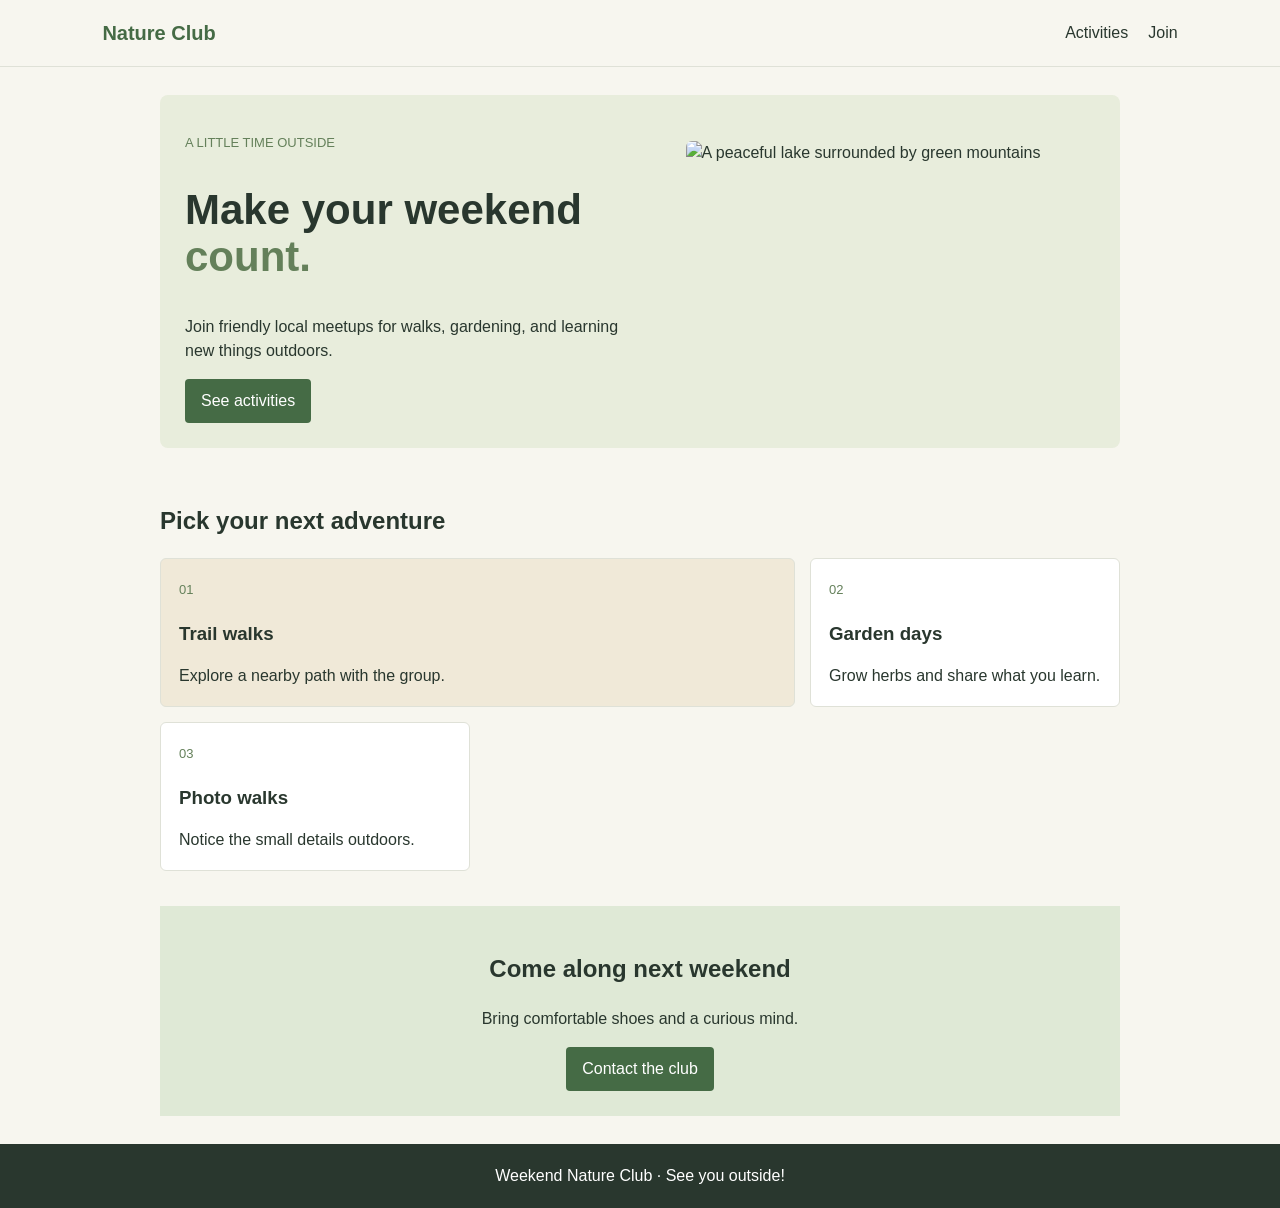
==== Task6_Mini_Project/index.html @ e2db9119 "Add Week 2 CSS assignment tasks" ====
<!doctype html>
<html lang="en">
<head>
  <meta charset="utf-8">
  <meta name="viewport" content="width=device-width, initial-scale=1">
  <title>Weekend Nature Club</title>
  <link rel="stylesheet" href="style.css">
</head>
<body>
  <header class="site-header">
    <a class="logo" href="#home">Nature Club</a>
    <nav><a href="#activities">Activities</a><a href="#join">Join</a></nav>
  </header>
  <main id="home">
    <section class="welcome">
      <div class="welcome-text">
        <p class="eyebrow">A little time outside</p>
        <h1>Make your weekend <span>count.</span></h1>
        <p>Join friendly local meetups for walks, gardening, and learning new things outdoors.</p>
        <a class="button" href="#activities">See activities</a>
      </div>
      <img src="https://images.unsplash.com/photo-1470770841072-f978cf4d019e?auto=format&fit=crop&w=1000&q=80" alt="A peaceful lake surrounded by green mountains">
    </section>
    <section class="activities" id="activities">
      <h2>Pick your next adventure</h2>
      <div class="activity-grid">
        <article class="activity featured"><span>01</span><h3>Trail walks</h3><p>Explore a nearby path with the group.</p></article>
        <article class="activity"><span>02</span><h3>Garden days</h3><p>Grow herbs and share what you learn.</p></article>
        <article class="activity"><span>03</span><h3>Photo walks</h3><p>Notice the small details outdoors.</p></article>
      </div>
    </section>
    <section class="join" id="join">
      <h2>Come along next weekend</h2>
      <p>Bring comfortable shoes and a curious mind.</p>
      <a class="button" href="mailto:hello@example.com">Contact the club</a>
    </section>
  </main>
  <footer>Weekend Nature Club · See you outside!</footer>
</body>
</html>
---- Task6_Mini_Project/style.css ----
* {
  box-sizing: border-box;
}

body {
  margin: 0;
  background: #f7f6ef;
  color: #29372e;
  font-family: Arial, sans-serif;
  line-height: 1.5;
}

a {
  color: inherit;
}

.site-header {
  display: flex;
  align-items: center;
  justify-content: space-between;
  gap: 20px;
  padding: 18px 8%;
  border-bottom: 1px solid #dfe1d7;
}

.logo {
  color: #456b45;
  font-size: 20px;
  font-weight: bold;
  text-decoration: none;
}

nav {
  display: flex;
  gap: 20px;
}

nav a {
  text-decoration: none;
}

main {
  max-width: 1000px;
  margin: 0 auto;
  padding: 28px 20px;
}

.welcome {
  display: flex;
  align-items: center;
  gap: 35px;
  padding: 25px;
  background: #e8eddc;
  border-radius: 8px;
}

.welcome-text {
  flex: 1;
}

.eyebrow {
  color: #64805a;
  font-size: 13px;
  text-transform: uppercase;
}

h1 {
  max-width: 440px;
  font-size: 42px;
  line-height: 1.1;
}

h1 span {
  color: #64805a;
}

.welcome img {
  width: 45%;
  height: 260px;
  border-radius: 6px;
  object-fit: cover;
}

.button {
  display: inline-block;
  padding: 10px 16px;
  border-radius: 4px;
  background: #456b45;
  color: white;
  text-decoration: none;
}

.activities {
  padding: 35px 0;
}

.activity-grid {
  display: grid;
  grid-template-columns: repeat(3, 1fr);
  gap: 15px;
}

.activity {
  padding: 18px;
  border: 1px solid #dfe1d7;
  border-radius: 6px;
  background: white;
}

.activity span {
  color: #64805a;
  font-size: 13px;
}

.activity h3 {
  margin-bottom: 5px;
}

.activity p {
  margin-bottom: 0;
}

.featured {
  grid-column: span 2;
  background: #f0e9d8;
}

.join {
  padding: 25px;
  background: #dfe9d6;
  text-align: center;
}

footer {
  padding: 20px;
  background: #29372e;
  color: white;
  text-align: center;
}

@media (max-width: 650px) {
  .welcome {
    align-items: stretch;
    flex-direction: column;
    gap: 18px;
  }

  .welcome img {
    width: 100%;
    height: 210px;
  }

  h1 {
    font-size: 32px;
  }

  .activity-grid {
    grid-template-columns: 1fr;
  }

  .featured {
    grid-column: auto;
  }
}
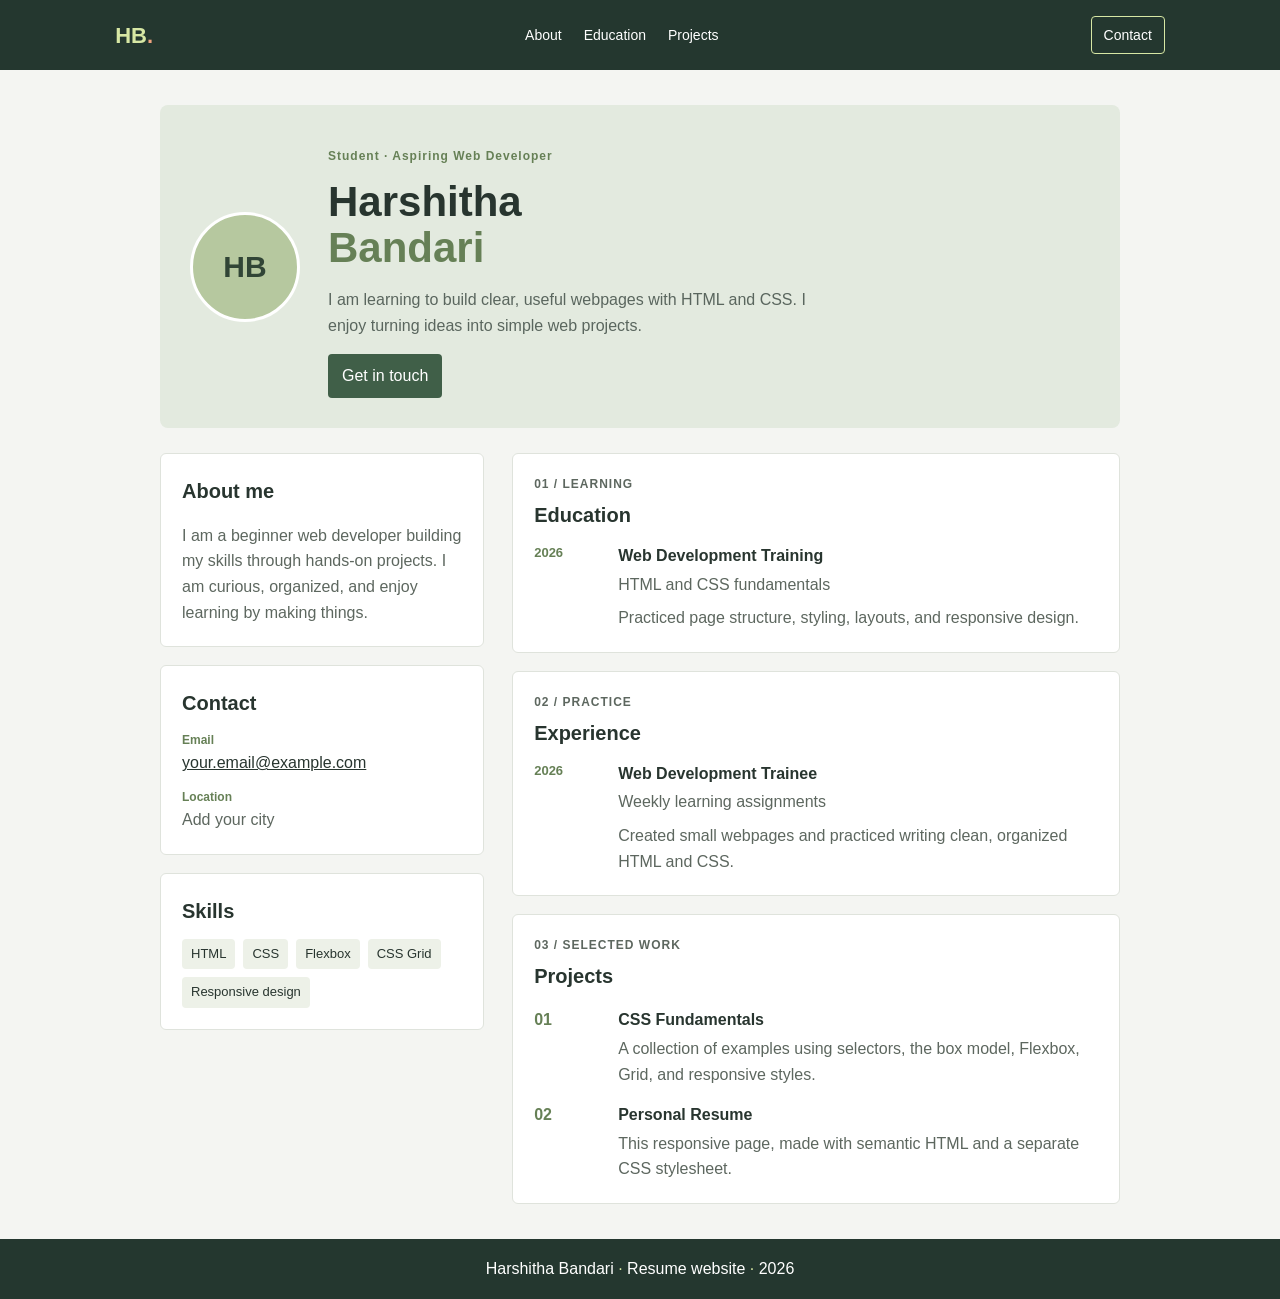
==== commit 15a94622: "Update mini project to resume website" ====
--- a/Task6_Mini_Project/index.html
+++ b/Task6_Mini_Project/index.html
@@ -3,38 +3,94 @@
 <head>
   <meta charset="utf-8">
   <meta name="viewport" content="width=device-width, initial-scale=1">
-  <title>Weekend Nature Club</title>
+  <meta name="description" content="Resume website for Harshitha Bandari, aspiring web developer.">
+  <title>Harshitha Bandari | Resume</title>
   <link rel="stylesheet" href="style.css">
 </head>
 <body>
   <header class="site-header">
-    <a class="logo" href="#home">Nature Club</a>
-    <nav><a href="#activities">Activities</a><a href="#join">Join</a></nav>
+    <a class="logo" href="#home">HB<span>.</span></a>
+    <nav aria-label="Main navigation">
+      <a href="#about">About</a>
+      <a href="#education">Education</a>
+      <a href="#projects">Projects</a>
+    </nav>
+    <a class="contact-link" href="mailto:your.email@example.com">Contact</a>
   </header>
+
   <main id="home">
-    <section class="welcome">
-      <div class="welcome-text">
-        <p class="eyebrow">A little time outside</p>
-        <h1>Make your weekend <span>count.</span></h1>
-        <p>Join friendly local meetups for walks, gardening, and learning new things outdoors.</p>
-        <a class="button" href="#activities">See activities</a>
-      </div>
-      <img src="https://images.unsplash.com/photo-1470770841072-f978cf4d019e?auto=format&fit=crop&w=1000&q=80" alt="A peaceful lake surrounded by green mountains">
-    </section>
-    <section class="activities" id="activities">
-      <h2>Pick your next adventure</h2>
-      <div class="activity-grid">
-        <article class="activity featured"><span>01</span><h3>Trail walks</h3><p>Explore a nearby path with the group.</p></article>
-        <article class="activity"><span>02</span><h3>Garden days</h3><p>Grow herbs and share what you learn.</p></article>
-        <article class="activity"><span>03</span><h3>Photo walks</h3><p>Notice the small details outdoors.</p></article>
+    <section class="intro">
+      <div class="avatar" aria-hidden="true">HB</div>
+      <div>
+        <p class="eyebrow">Student · Aspiring Web Developer</p>
+        <h1>Harshitha<br><span>Bandari</span></h1>
+        <p class="intro-text">I am learning to build clear, useful webpages with HTML and CSS. I enjoy turning ideas into simple web projects.</p>
+        <a class="button" href="mailto:your.email@example.com">Get in touch</a>
       </div>
     </section>
-    <section class="join" id="join">
-      <h2>Come along next weekend</h2>
-      <p>Bring comfortable shoes and a curious mind.</p>
-      <a class="button" href="mailto:hello@example.com">Contact the club</a>
-    </section>
+
+    <div class="resume-grid">
+      <aside class="sidebar">
+        <section class="resume-section" id="about">
+          <h2>About me</h2>
+          <p>I am a beginner web developer building my skills through hands-on projects. I am curious, organized, and enjoy learning by making things.</p>
+        </section>
+
+        <section class="resume-section">
+          <h2>Contact</h2>
+          <ul class="contact-list">
+            <li><span>Email</span><a href="mailto:your.email@example.com">your.email@example.com</a></li>
+            <li><span>Location</span><p>Add your city</p></li>
+          </ul>
+        </section>
+
+        <section class="resume-section">
+          <h2>Skills</h2>
+          <ul class="skill-list">
+            <li>HTML</li>
+            <li>CSS</li>
+            <li>Flexbox</li>
+            <li>CSS Grid</li>
+            <li>Responsive design</li>
+          </ul>
+        </section>
+      </aside>
+
+      <div class="main-column">
+        <section class="resume-section" id="education">
+          <p class="section-label">01 / LEARNING</p>
+          <h2>Education</h2>
+          <article class="timeline-item">
+            <p class="date">2026</p>
+            <div><h3>Web Development Training</h3><p>HTML and CSS fundamentals</p><p>Practiced page structure, styling, layouts, and responsive design.</p></div>
+          </article>
+        </section>
+
+        <section class="resume-section">
+          <p class="section-label">02 / PRACTICE</p>
+          <h2>Experience</h2>
+          <article class="timeline-item">
+            <p class="date">2026</p>
+            <div><h3>Web Development Trainee</h3><p>Weekly learning assignments</p><p>Created small webpages and practiced writing clean, organized HTML and CSS.</p></div>
+          </article>
+        </section>
+
+        <section class="resume-section" id="projects">
+          <p class="section-label">03 / SELECTED WORK</p>
+          <h2>Projects</h2>
+          <article class="project-item">
+            <div class="project-number">01</div>
+            <div><h3>CSS Fundamentals</h3><p>A collection of examples using selectors, the box model, Flexbox, Grid, and responsive styles.</p></div>
+          </article>
+          <article class="project-item">
+            <div class="project-number">02</div>
+            <div><h3>Personal Resume</h3><p>This responsive page, made with semantic HTML and a separate CSS stylesheet.</p></div>
+          </article>
+        </section>
+      </div>
+    </div>
   </main>
-  <footer>Weekend Nature Club · See you outside!</footer>
+
+  <footer>Harshitha Bandari <span>·</span> Resume website <span>·</span> 2026</footer>
 </body>
 </html>
--- a/Task6_Mini_Project/style.css
+++ b/Task6_Mini_Project/style.css
@@ -4,161 +4,141 @@
 
 body {
   margin: 0;
-  background: #f7f6ef;
-  color: #29372e;
+  background: #f4f5f2;
+  color: #28352f;
   font-family: Arial, sans-serif;
-  line-height: 1.5;
+  line-height: 1.6;
 }
 
-a {
-  color: inherit;
-}
+a { color: inherit; }
 
 .site-header {
   display: flex;
   align-items: center;
   justify-content: space-between;
   gap: 20px;
-  padding: 18px 8%;
-  border-bottom: 1px solid #dfe1d7;
+  padding: 16px 9%;
+  background: #24372f;
+  color: white;
 }
 
 .logo {
-  color: #456b45;
-  font-size: 20px;
+  color: #d7e7a4;
+  font-size: 22px;
   font-weight: bold;
   text-decoration: none;
 }
 
-nav {
-  display: flex;
-  gap: 20px;
-}
+.logo span { color: #f0a37f; }
 
-nav a {
-  text-decoration: none;
-}
+nav { display: flex; gap: 22px; }
+nav a, .contact-link { font-size: 14px; text-decoration: none; }
+.contact-link { padding: 7px 12px; border: 1px solid #d7e7a4; border-radius: 4px; }
 
 main {
   max-width: 1000px;
   margin: 0 auto;
-  padding: 28px 20px;
+  padding: 35px 20px;
 }
 
-.welcome {
+.intro {
   display: flex;
   align-items: center;
-  gap: 35px;
-  padding: 25px;
-  background: #e8eddc;
+  gap: 28px;
+  padding: 30px;
   border-radius: 8px;
+  background: #e3eadf;
 }
 
-.welcome-text {
-  flex: 1;
+.avatar {
+  display: grid;
+  width: 110px;
+  height: 110px;
+  flex: 0 0 110px;
+  place-items: center;
+  border: 3px solid white;
+  border-radius: 50%;
+  background: #b6c89f;
+  color: #314536;
+  font-size: 30px;
+  font-weight: bold;
 }
 
-.eyebrow {
-  color: #64805a;
-  font-size: 13px;
-  text-transform: uppercase;
+.eyebrow, .section-label {
+  color: #668056;
+  font-size: 12px;
+  font-weight: bold;
+  letter-spacing: 1px;
 }
 
-h1 {
-  max-width: 440px;
-  font-size: 42px;
-  line-height: 1.1;
-}
-
-h1 span {
-  color: #64805a;
-}
-
-.welcome img {
-  width: 45%;
-  height: 260px;
-  border-radius: 6px;
-  object-fit: cover;
-}
+h1 { margin: 5px 0 10px; font-size: 42px; line-height: 1.1; }
+h1 span { color: #668056; }
+.intro-text { max-width: 520px; color: #5a665e; }
 
 .button {
   display: inline-block;
-  padding: 10px 16px;
+  padding: 9px 14px;
   border-radius: 4px;
-  background: #456b45;
+  background: #405f48;
   color: white;
   text-decoration: none;
 }
 
-.activities {
-  padding: 35px 0;
+.resume-grid {
+  display: grid;
+  grid-template-columns: 0.8fr 1.5fr;
+  gap: 28px;
+  margin-top: 25px;
 }
 
-.activity-grid {
-  display: grid;
-  grid-template-columns: repeat(3, 1fr);
-  gap: 15px;
-}
+.sidebar, .main-column { display: flex; flex-direction: column; gap: 18px; }
 
-.activity {
-  padding: 18px;
-  border: 1px solid #dfe1d7;
+.resume-section {
+  padding: 21px;
+  border: 1px solid #dfe3dc;
   border-radius: 6px;
   background: white;
 }
 
-.activity span {
-  color: #64805a;
-  font-size: 13px;
-}
+.resume-section h2 { margin: 0 0 12px; font-size: 20px; }
+.resume-section p { color: #5d675f; }
+.resume-section > p:last-child { margin-bottom: 0; }
+.section-label { margin: 0 0 5px; }
 
-.activity h3 {
-  margin-bottom: 5px;
-}
+.contact-list, .skill-list { margin: 0; padding: 0; list-style: none; }
+.contact-list li { margin: 12px 0; overflow-wrap: anywhere; }
+.contact-list li:last-child { margin-bottom: 0; }
+.contact-list li span { display: block; color: #668056; font-size: 12px; font-weight: bold; }
+.contact-list li p { margin: 0; }
 
-.activity p {
-  margin-bottom: 0;
-}
+.skill-list { display: flex; flex-wrap: wrap; gap: 8px; }
+.skill-list li { padding: 5px 9px; border-radius: 4px; background: #edf1e8; font-size: 13px; }
 
-.featured {
-  grid-column: span 2;
-  background: #f0e9d8;
-}
-
-.join {
-  padding: 25px;
-  background: #dfe9d6;
-  text-align: center;
-}
+.timeline-item, .project-item { display: grid; grid-template-columns: 70px 1fr; gap: 14px; }
+.timeline-item h3, .project-item h3 { margin: 0 0 3px; font-size: 16px; }
+.timeline-item p, .project-item p { margin: 0 0 8px; }
+.timeline-item p:last-child, .project-item p:last-child { margin-bottom: 0; }
+.date { color: #668056 !important; font-size: 13px; font-weight: bold; }
+.project-item { margin-top: 15px; }
+.project-number { color: #668056; font-weight: bold; }
 
 footer {
-  padding: 20px;
-  background: #29372e;
+  padding: 17px;
+  background: #24372f;
   color: white;
   text-align: center;
 }
 
+footer span { color: #d7e7a4; }
+
 @media (max-width: 650px) {
-  .welcome {
-    align-items: stretch;
-    flex-direction: column;
-    gap: 18px;
-  }
-
-  .welcome img {
-    width: 100%;
-    height: 210px;
-  }
-
-  h1 {
-    font-size: 32px;
-  }
-
-  .activity-grid {
-    grid-template-columns: 1fr;
-  }
-
-  .featured {
-    grid-column: auto;
-  }
+  .site-header { flex-wrap: wrap; padding: 14px 6%; }
+  nav { order: 3; width: 100%; justify-content: space-between; gap: 10px; }
+  main { padding: 22px 14px; }
+  .intro { align-items: flex-start; flex-direction: column; gap: 15px; padding: 22px; }
+  .avatar { width: 78px; height: 78px; flex-basis: 78px; font-size: 24px; }
+  h1 { font-size: 34px; }
+  .resume-grid { grid-template-columns: 1fr; gap: 16px; }
+  .sidebar { order: 2; }
+  .main-column { order: 1; }
 }
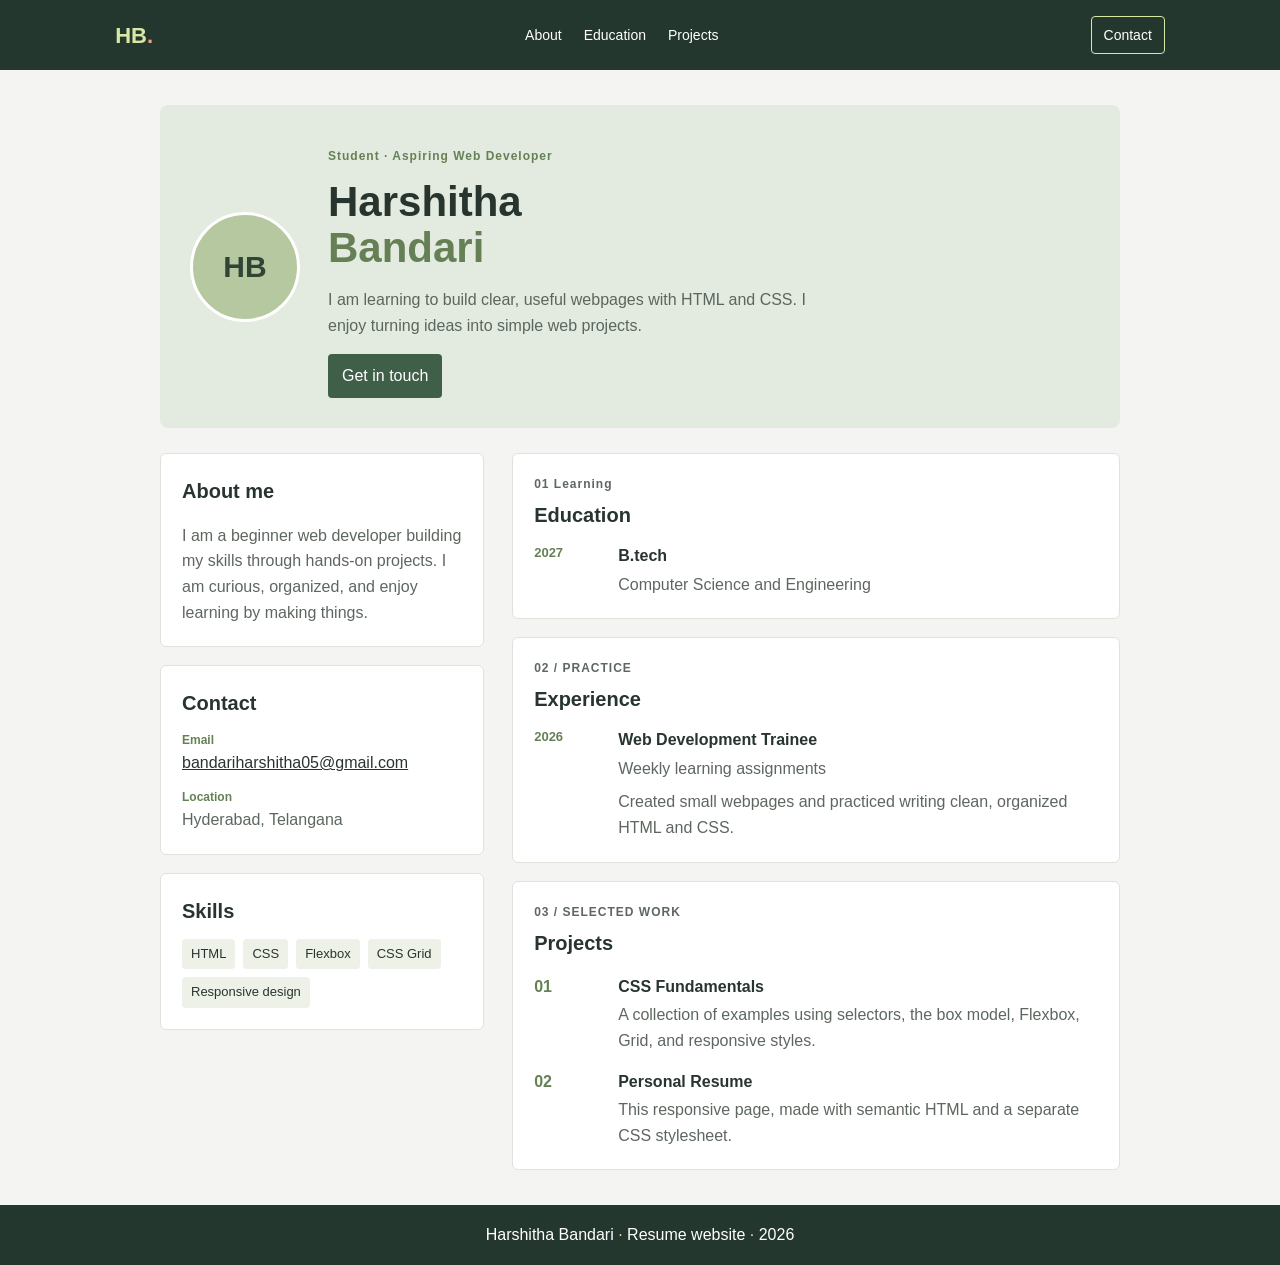
==== commit 449de917: "Update resume contact details" ====
--- a/Task6_Mini_Project/index.html
+++ b/Task6_Mini_Project/index.html
@@ -15,7 +15,7 @@
       <a href="#education">Education</a>
       <a href="#projects">Projects</a>
     </nav>
-    <a class="contact-link" href="mailto:your.email@example.com">Contact</a>
+    <a class="contact-link" href="mailto:bandariharshitha05@gmail.com">Contact</a>
   </header>
 
   <main id="home">
@@ -25,7 +25,7 @@
         <p class="eyebrow">Student · Aspiring Web Developer</p>
         <h1>Harshitha<br><span>Bandari</span></h1>
         <p class="intro-text">I am learning to build clear, useful webpages with HTML and CSS. I enjoy turning ideas into simple web projects.</p>
-        <a class="button" href="mailto:your.email@example.com">Get in touch</a>
+        <a class="button" href="mailto:bandariharshitha05@gmail.com">Get in touch</a>
       </div>
     </section>
 
@@ -39,8 +39,8 @@
         <section class="resume-section">
           <h2>Contact</h2>
           <ul class="contact-list">
-            <li><span>Email</span><a href="mailto:your.email@example.com">your.email@example.com</a></li>
-            <li><span>Location</span><p>Add your city</p></li>
+            <li><span>Email</span><a href="mailto:bandariharshitha05@gmail.com">bandariharshitha05@gmail.com</a></li>
+            <li><span>Location</span><p>Hyderabad, Telangana</p></li>
           </ul>
         </section>
 
@@ -58,11 +58,11 @@
 
       <div class="main-column">
         <section class="resume-section" id="education">
-          <p class="section-label">01 / LEARNING</p>
+          <p class="section-label">01 Learning</p>
           <h2>Education</h2>
           <article class="timeline-item">
-            <p class="date">2026</p>
-            <div><h3>Web Development Training</h3><p>HTML and CSS fundamentals</p><p>Practiced page structure, styling, layouts, and responsive design.</p></div>
+            <p class="date">2027</p>
+            <div><h3>B.tech</h3><p>Computer Science and Engineering</p></div>
           </article>
         </section>
 
